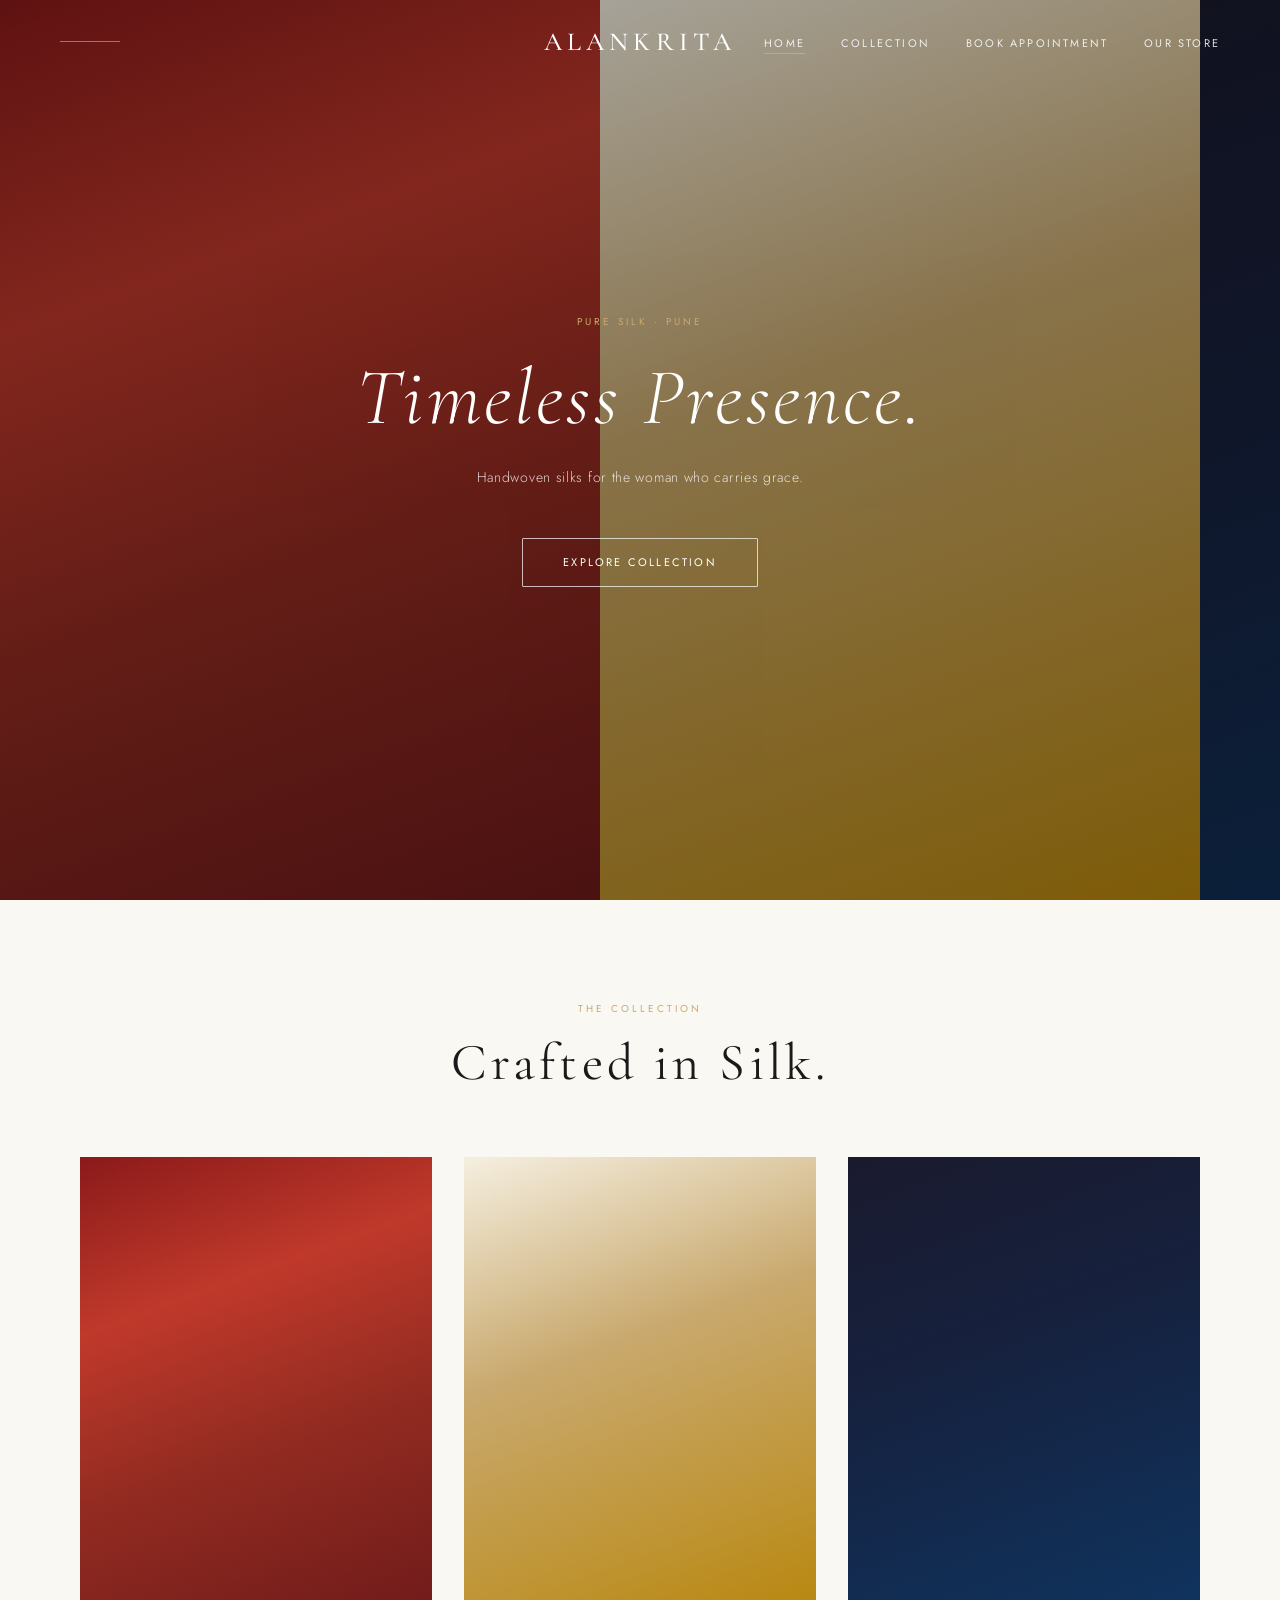
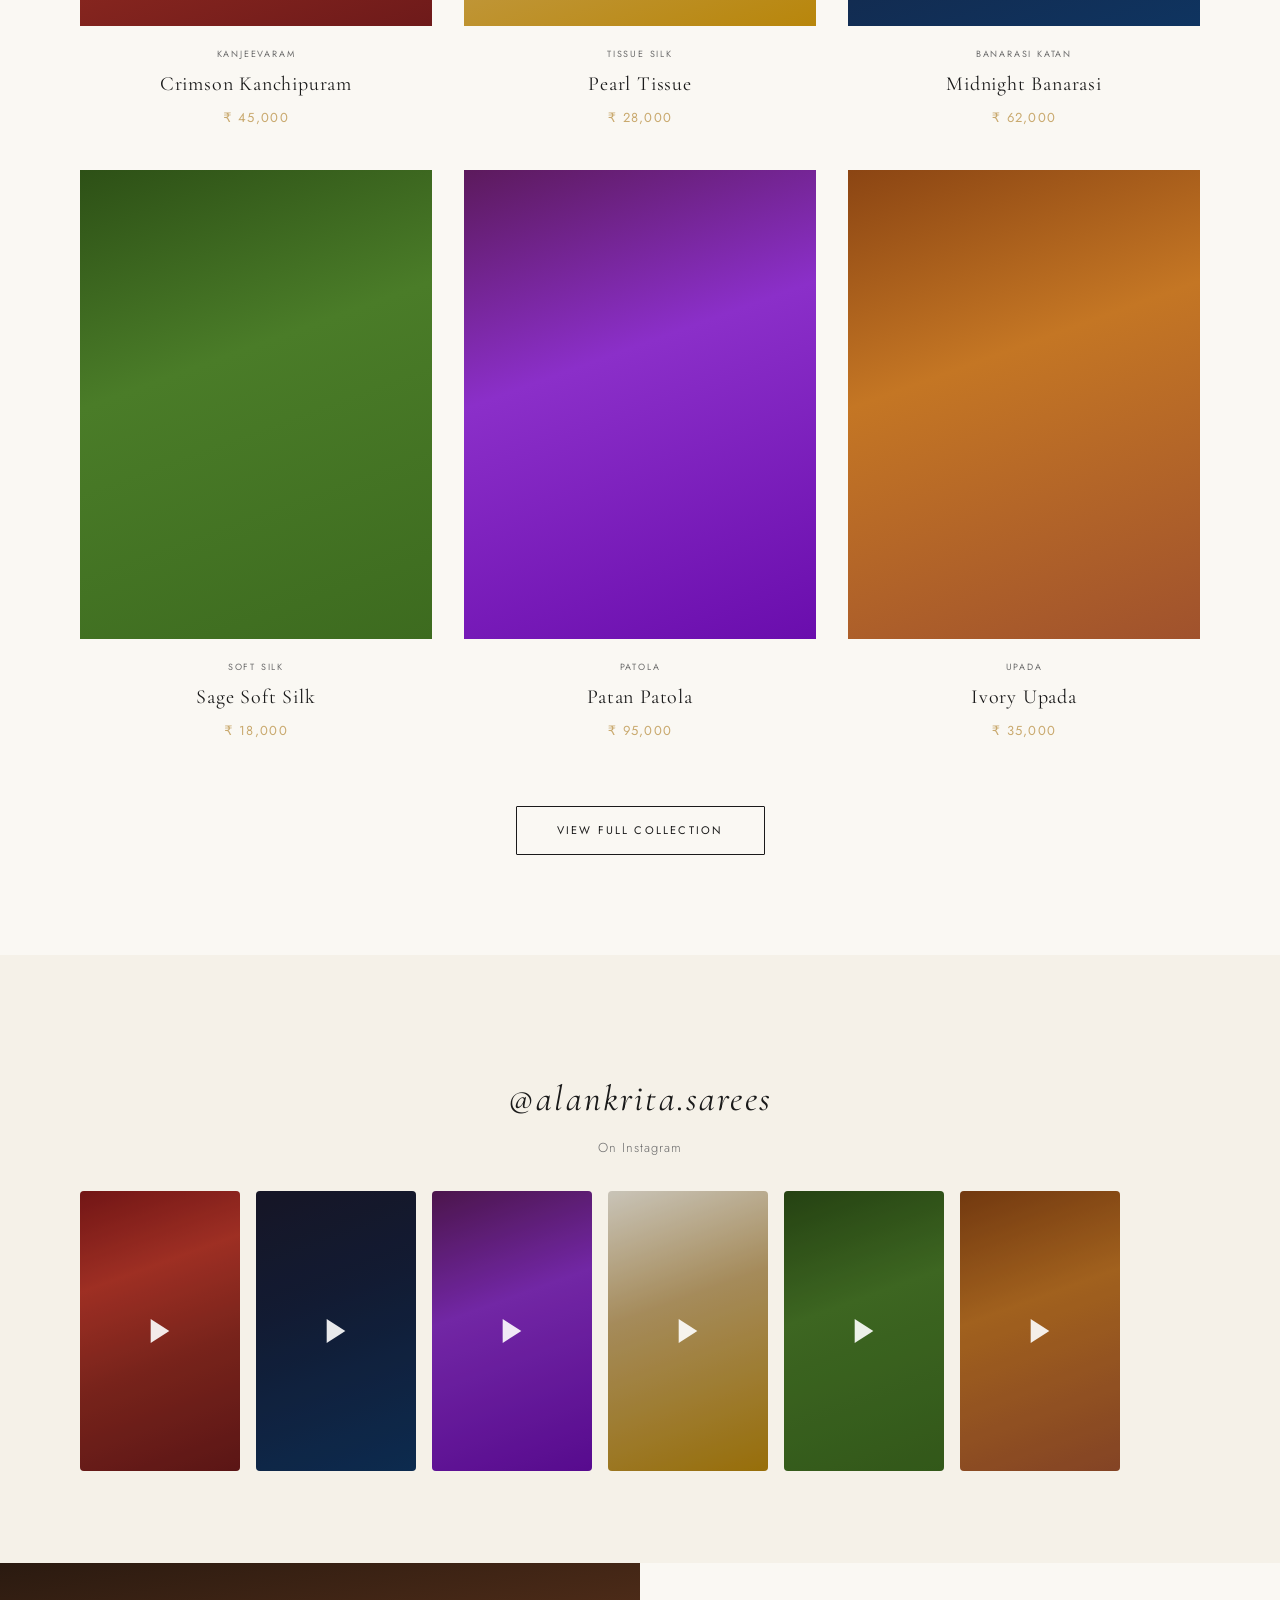
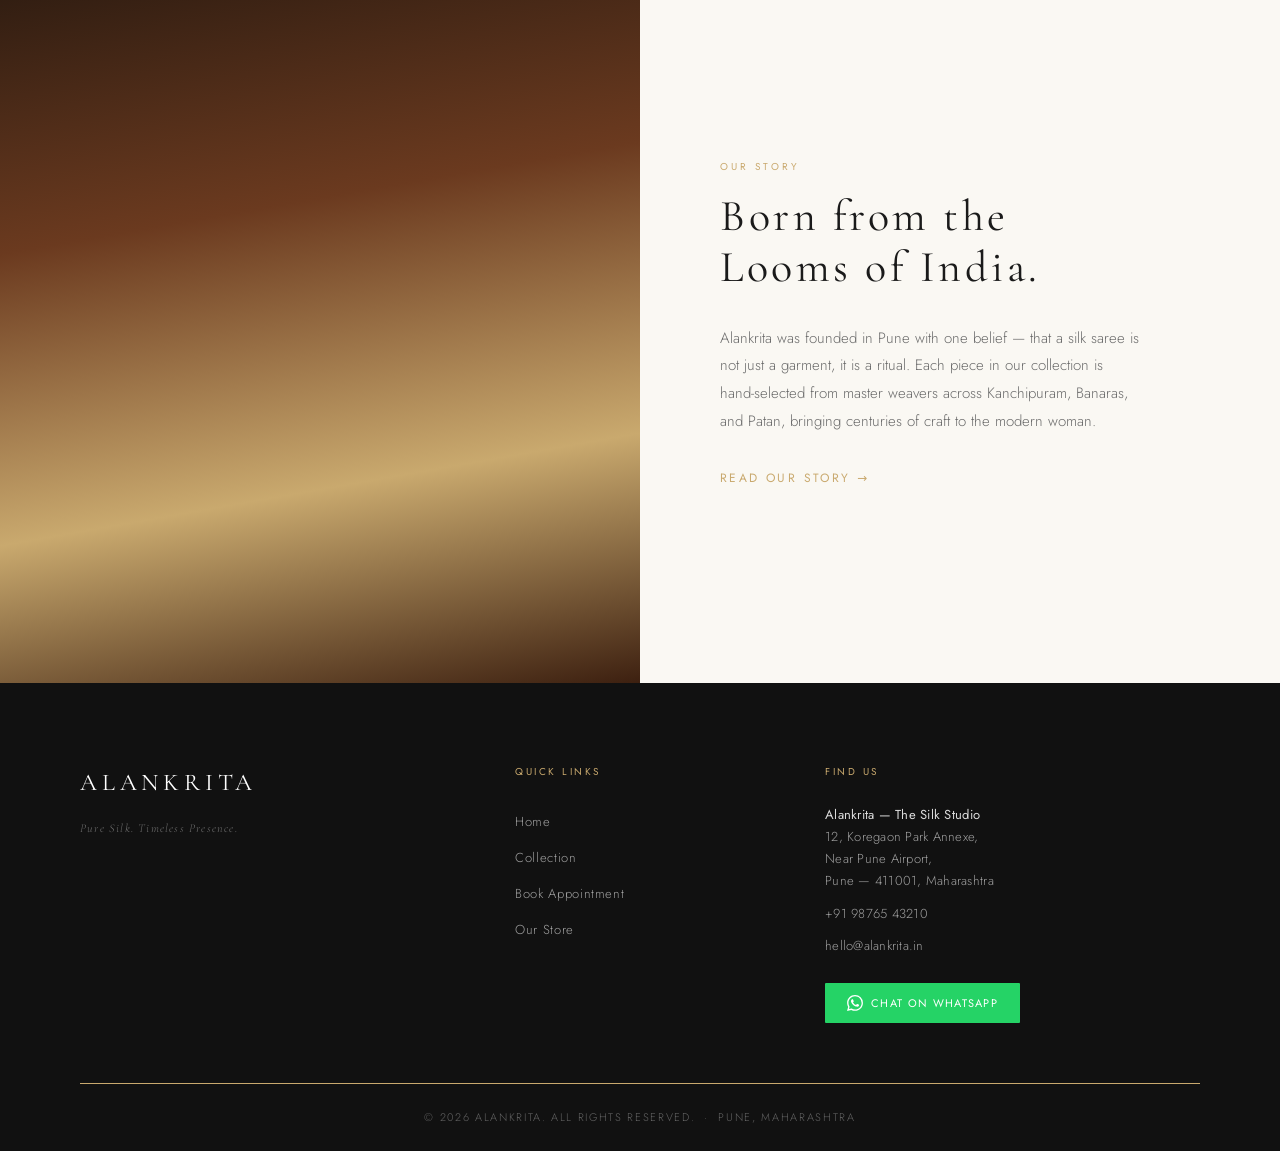
==== index.html @ f0b5c8e5 "Add files via upload" ====
<!DOCTYPE html>
<html lang="en">
<head>
  <meta charset="UTF-8" />
  <meta name="viewport" content="width=device-width, initial-scale=1.0" />
  <title>Alankrita — Pure Silk. Timeless Presence.</title>
  <meta name="description" content="Alankrita — Luxury handwoven silk sarees from master weavers across India. Based in Pune." />
  <link rel="preconnect" href="https://fonts.googleapis.com" />
  <link rel="preconnect" href="https://fonts.gstatic.com" crossorigin />
  <link rel="stylesheet" href="style.css" />
  <link rel="stylesheet" href="animations.css" />
</head>
<body>

  <!-- ============================================================
       NAVBAR
       ============================================================ -->
  <nav class="navbar" id="navbar">
    <div class="nav-left">
      <div class="nav-left-line"></div>
    </div>
    <a href="index.html" class="nav-logo">Alankrita</a>
    <ul class="nav-links">
      <li><a href="index.html" class="active">Home</a></li>
      <li><a href="collection.html">Collection</a></li>
      <li><a href="appointment.html">Book Appointment</a></li>
      <li><a href="store.html">Our Store</a></li>
    </ul>
    <button class="nav-hamburger" id="hamburger" aria-label="Open menu">
      <span></span><span></span><span></span>
    </button>
  </nav>

  <nav class="nav-mobile-drawer" id="mobileDrawer">
    <a href="index.html">Home</a>
    <a href="collection.html">Collection</a>
    <a href="appointment.html">Book Appointment</a>
    <a href="store.html">Our Store</a>
  </nav>
  <div class="nav-overlay" id="navOverlay"></div>

  <!-- ============================================================
       HERO SECTION
       ============================================================ -->
  <section class="hero">
    <div class="hero-strip-wrapper">
      <div class="hero-strip">
        <div class="hero-strip-image img-placeholder-silk1"></div>
        <div class="hero-strip-image img-placeholder-silk2"></div>
        <div class="hero-strip-image img-placeholder-silk3"></div>
        <div class="hero-strip-image img-placeholder-silk4"></div>
        <div class="hero-strip-image img-placeholder-silk5"></div>
        <div class="hero-strip-image img-placeholder-silk6"></div>
        <div class="hero-strip-image img-placeholder-silk1"></div>
        <div class="hero-strip-image img-placeholder-silk2"></div>
        <div class="hero-strip-image img-placeholder-silk3"></div>
        <div class="hero-strip-image img-placeholder-silk4"></div>
        <div class="hero-strip-image img-placeholder-silk5"></div>
        <div class="hero-strip-image img-placeholder-silk6"></div>
      </div>
    </div>
    <div class="hero-overlay">
      <span class="hero-label">Pure Silk · Pune</span>
      <h1 class="hero-headline">Timeless Presence.</h1>
      <p class="hero-subtext">Handwoven silks for the woman who carries grace.</p>
      <a href="collection.html" class="btn btn-outline-ivory">Explore Collection</a>
    </div>
  </section>

  <!-- ============================================================
       COLLECTION PREVIEW
       ============================================================ -->
  <section class="section section-center">
    <span class="gold-label reveal">The Collection</span>
    <h2 class="section-heading reveal reveal-delay-1">Crafted in Silk.</h2>

    <div class="product-grid">
      <a href="collection.html" class="product-card reveal reveal-delay-1" style="text-decoration:none;color:inherit;">
        <div class="product-card-image-wrap">
          <div class="product-card-image img-placeholder-silk1"></div>
        </div>
        <div class="product-card-badge">Kanjeevaram</div>
        <div class="product-card-name">Crimson Kanchipuram</div>
        <div class="product-card-price">₹ 45,000</div>
      </a>
      <a href="collection.html" class="product-card reveal reveal-delay-2" style="text-decoration:none;color:inherit;">
        <div class="product-card-image-wrap">
          <div class="product-card-image img-placeholder-silk2"></div>
        </div>
        <div class="product-card-badge">Tissue Silk</div>
        <div class="product-card-name">Pearl Tissue</div>
        <div class="product-card-price">₹ 28,000</div>
      </a>
      <a href="collection.html" class="product-card reveal reveal-delay-3" style="text-decoration:none;color:inherit;">
        <div class="product-card-image-wrap">
          <div class="product-card-image img-placeholder-silk3"></div>
        </div>
        <div class="product-card-badge">Banarasi Katan</div>
        <div class="product-card-name">Midnight Banarasi</div>
        <div class="product-card-price">₹ 62,000</div>
      </a>
      <a href="collection.html" class="product-card reveal reveal-delay-1" style="text-decoration:none;color:inherit;">
        <div class="product-card-image-wrap">
          <div class="product-card-image img-placeholder-silk4"></div>
        </div>
        <div class="product-card-badge">Soft Silk</div>
        <div class="product-card-name">Sage Soft Silk</div>
        <div class="product-card-price">₹ 18,000</div>
      </a>
      <a href="collection.html" class="product-card reveal reveal-delay-2" style="text-decoration:none;color:inherit;">
        <div class="product-card-image-wrap">
          <div class="product-card-image img-placeholder-silk5"></div>
        </div>
        <div class="product-card-badge">Patola</div>
        <div class="product-card-name">Patan Patola</div>
        <div class="product-card-price">₹ 95,000</div>
      </a>
      <a href="collection.html" class="product-card reveal reveal-delay-3" style="text-decoration:none;color:inherit;">
        <div class="product-card-image-wrap">
          <div class="product-card-image img-placeholder-silk6"></div>
        </div>
        <div class="product-card-badge">Upada</div>
        <div class="product-card-name">Ivory Upada</div>
        <div class="product-card-price">₹ 35,000</div>
      </a>
    </div>

    <div class="reveal">
      <a href="collection.html" class="btn btn-outline-dark">View Full Collection</a>
    </div>
  </section>

  <!-- ============================================================
       INSTAGRAM REELS
       ============================================================ -->
  <section class="section section-center" style="background:#F5F1E8; padding-top:80px; padding-bottom:80px;">
    <span class="gold-label reveal">Follow Our Journey</span>
    <h2 class="reveal reveal-delay-1" style="font-family:var(--font-heading);font-size:36px;font-style:italic;font-weight:400;letter-spacing:0.06em;margin-bottom:8px;">@alankrita.sarees</h2>
    <p class="reveal reveal-delay-2" style="font-size:13px;color:var(--text-secondary);letter-spacing:0.08em;">On Instagram</p>

    <div class="instagram-strip reveal reveal-delay-2">
      <a href="https://www.instagram.com/alankrita.sarees" target="_blank" rel="noopener" class="reel-thumb">
        <div class="reel-thumb-img img-placeholder-silk1"></div>
        <div class="reel-play"><svg viewBox="0 0 24 24"><polygon points="5 3 19 12 5 21 5 3"/></svg></div>
      </a>
      <a href="https://www.instagram.com/alankrita.sarees" target="_blank" rel="noopener" class="reel-thumb">
        <div class="reel-thumb-img img-placeholder-silk3"></div>
        <div class="reel-play"><svg viewBox="0 0 24 24"><polygon points="5 3 19 12 5 21 5 3"/></svg></div>
      </a>
      <a href="https://www.instagram.com/alankrita.sarees" target="_blank" rel="noopener" class="reel-thumb">
        <div class="reel-thumb-img img-placeholder-silk5"></div>
        <div class="reel-play"><svg viewBox="0 0 24 24"><polygon points="5 3 19 12 5 21 5 3"/></svg></div>
      </a>
      <a href="https://www.instagram.com/alankrita.sarees" target="_blank" rel="noopener" class="reel-thumb">
        <div class="reel-thumb-img img-placeholder-silk2"></div>
        <div class="reel-play"><svg viewBox="0 0 24 24"><polygon points="5 3 19 12 5 21 5 3"/></svg></div>
      </a>
      <a href="https://www.instagram.com/alankrita.sarees" target="_blank" rel="noopener" class="reel-thumb">
        <div class="reel-thumb-img img-placeholder-silk4"></div>
        <div class="reel-play"><svg viewBox="0 0 24 24"><polygon points="5 3 19 12 5 21 5 3"/></svg></div>
      </a>
      <a href="https://www.instagram.com/alankrita.sarees" target="_blank" rel="noopener" class="reel-thumb">
        <div class="reel-thumb-img img-placeholder-silk6"></div>
        <div class="reel-play"><svg viewBox="0 0 24 24"><polygon points="5 3 19 12 5 21 5 3"/></svg></div>
      </a>
    </div>
  </section>

  <!-- ============================================================
       ABOUT SECTION
       ============================================================ -->
  <section class="about-section">
    <div class="about-image-col">
      <div class="img-placeholder" style="background:linear-gradient(170deg,#2a1a10 0%,#6B3A1F 35%,#C9A96E 70%,#3d2010 100%);min-height:600px;"></div>
    </div>
    <div class="about-content-col">
      <span class="gold-label reveal">Our Story</span>
      <h2 class="section-heading-sm reveal reveal-delay-1">Born from the<br>Looms of India.</h2>
      <p class="about-body reveal reveal-delay-2">
        Alankrita was founded in Pune with one belief — that a silk saree is not just a garment, it is a ritual. Each piece in our collection is hand-selected from master weavers across Kanchipuram, Banaras, and Patan, bringing centuries of craft to the modern woman.
      </p>
      <a href="store.html" class="gold-link reveal reveal-delay-3">Read Our Story →</a>
    </div>
  </section>

  <!-- ============================================================
       FOOTER
       ============================================================ -->
  <footer class="footer">
    <div class="footer-grid">
      <div>
        <div class="footer-logo">Alankrita</div>
        <div class="footer-tagline">Pure Silk. Timeless Presence.</div>
      </div>
      <div>
        <div class="footer-col-title">Quick Links</div>
        <ul class="footer-links">
          <li><a href="index.html">Home</a></li>
          <li><a href="collection.html">Collection</a></li>
          <li><a href="appointment.html">Book Appointment</a></li>
          <li><a href="store.html">Our Store</a></li>
        </ul>
      </div>
      <div>
        <div class="footer-col-title">Find Us</div>
        <p class="footer-contact-item">
          <strong>Alankrita — The Silk Studio</strong><br>
          12, Koregaon Park Annexe,<br>
          Near Pune Airport,<br>
          Pune — 411001, Maharashtra
        </p>
        <p class="footer-contact-item">+91 98765 43210</p>
        <p class="footer-contact-item">hello@alankrita.in</p>
        <a class="btn-whatsapp" href="https://wa.me/919876543210?text=Hi%2C%20I'm%20interested%20in%20your%20saree%20collection" target="_blank" rel="noopener">
          <svg viewBox="0 0 24 24"><path d="M17.472 14.382c-.297-.149-1.758-.867-2.03-.967-.273-.099-.471-.148-.67.15-.197.297-.767.966-.94 1.164-.173.199-.347.223-.644.075-.297-.15-1.255-.463-2.39-1.475-.883-.788-1.48-1.761-1.653-2.059-.173-.297-.018-.458.13-.606.134-.133.298-.347.446-.52.149-.174.198-.298.298-.497.099-.198.05-.371-.025-.52-.075-.149-.669-1.612-.916-2.207-.242-.579-.487-.5-.669-.51-.173-.008-.371-.01-.57-.01-.198 0-.52.074-.792.372-.272.297-1.04 1.016-1.04 2.479 0 1.462 1.065 2.875 1.213 3.074.149.198 2.096 3.2 5.077 4.487.709.306 1.262.489 1.694.625.712.227 1.36.195 1.871.118.571-.085 1.758-.719 2.006-1.413.248-.694.248-1.289.173-1.413-.074-.124-.272-.198-.57-.347m-5.421 7.403h-.004a9.87 9.87 0 01-5.031-1.378l-.361-.214-3.741.982.998-3.648-.235-.374a9.86 9.86 0 01-1.51-5.26c.001-5.45 4.436-9.884 9.888-9.884 2.64 0 5.122 1.03 6.988 2.898a9.825 9.825 0 012.893 6.994c-.003 5.45-4.437 9.884-9.885 9.884m8.413-18.297A11.815 11.815 0 0012.05 0C5.495 0 .16 5.335.157 11.892c0 2.096.547 4.142 1.588 5.945L.057 24l6.305-1.654a11.882 11.882 0 005.683 1.448h.005c6.554 0 11.89-5.335 11.893-11.893a11.821 11.821 0 00-3.48-8.413Z"/></svg>
          Chat on WhatsApp
        </a>
      </div>
    </div>
    <div class="footer-bottom">
      <p>© 2026 Alankrita. All rights reserved. &nbsp;·&nbsp; Pune, Maharashtra</p>
    </div>
  </footer>

  <script src="main.js"></script>
</body>
</html>
---- style.css ----
/* ============================================================
   ALANKRITA — LUXURY SILK SAREE WEBSITE
   style.css — Main Stylesheet
   ============================================================ */

/* Google Fonts */
@import url('https://fonts.googleapis.com/css2?family=Cormorant+Garamond:ital,wght@0,300;0,400;0,500;0,600;1,300;1,400;1,500&family=Jost:wght@300;400;500&display=swap');

/* ============================================================
   CSS CUSTOM PROPERTIES
   ============================================================ */
:root {
  --bg: #FAF8F3;
  --text-primary: #1A1A1A;
  --text-secondary: #6B6B6B;
  --accent-gold: #C9A96E;
  --gold-light: #E8D5B0;
  --white: #FFFFFF;
  --border: #E8E4DC;
  --dark: #1A1A1A;
  --dark-footer: #111111;
  --font-heading: 'Cormorant Garamond', Georgia, serif;
  --font-body: 'Jost', system-ui, sans-serif;
  --ls-heading: 0.08em;
  --ls-nav: 0.15em;
  --ls-label: 0.3em;
  --sp-xs: 8px;
  --sp-sm: 16px;
  --sp-md: 32px;
  --sp-lg: 64px;
  --sp-xl: 120px;
  --section-pad: 100px;
  --transition-fast: 0.3s ease;
  --transition-med: 0.6s ease;
  --transition-slow: 1.2s ease;
}

/* ============================================================
   RESET & BASE
   ============================================================ */
*, *::before, *::after { box-sizing: border-box; margin: 0; padding: 0; }

html { scroll-behavior: smooth; font-size: 16px; }

body {
  background-color: var(--bg);
  color: var(--text-primary);
  font-family: var(--font-body);
  font-weight: 300;
  line-height: 1.7;
  -webkit-font-smoothing: antialiased;
}

img { max-width: 100%; display: block; }
a { color: inherit; text-decoration: none; }
ul { list-style: none; }
button { cursor: pointer; font-family: var(--font-body); background: none; border: none; }
input, textarea, select { font-family: var(--font-body); }

/* Custom scrollbar */
::-webkit-scrollbar { width: 4px; height: 4px; }
::-webkit-scrollbar-track { background: var(--bg); }
::-webkit-scrollbar-thumb { background: var(--accent-gold); border-radius: 2px; }

/* ============================================================
   TYPOGRAPHY UTILITIES
   ============================================================ */
.gold-label {
  font-family: var(--font-body);
  font-size: 10px;
  letter-spacing: var(--ls-label);
  color: var(--accent-gold);
  text-transform: uppercase;
  font-weight: 400;
  display: block;
  margin-bottom: var(--sp-sm);
}

/* ============================================================
   IMAGE PLACEHOLDERS
   ============================================================ */
.img-placeholder {
  background: linear-gradient(135deg, #E8D5B0 0%, #C9A96E 50%, #E8D5B0 100%);
  background-size: 200% 200%;
  animation: shimmer 3s ease infinite;
}
.img-placeholder-dark {
  background: linear-gradient(135deg, #2a2018 0%, #4a3728 50%, #2a2018 100%);
  background-size: 200% 200%;
  animation: shimmer 3s ease infinite;
}
.img-placeholder-ivory {
  background: linear-gradient(135deg, #F5EFE0 0%, #EDE3CC 50%, #F5EFE0 100%);
  background-size: 200% 200%;
  animation: shimmer 4s ease infinite;
}
.img-placeholder-silk1 { background: linear-gradient(160deg, #8B1A1A 0%, #C0392B 30%, #922B21 60%, #6E1A1A 100%); }
.img-placeholder-silk2 { background: linear-gradient(160deg, #F5EFE0 0%, #C9A96E 40%, #B8860B 100%); }
.img-placeholder-silk3 { background: linear-gradient(160deg, #1A1A2E 0%, #16213E 40%, #0F3460 100%); }
.img-placeholder-silk4 { background: linear-gradient(160deg, #2D5016 0%, #4A7C28 40%, #3D6B1F 100%); }
.img-placeholder-silk5 { background: linear-gradient(160deg, #5C1A5C 0%, #8B2FC9 40%, #6A0DAD 100%); }
.img-placeholder-silk6 { background: linear-gradient(160deg, #8B4513 0%, #C47624 40%, #A0522D 100%); }

/* ============================================================
   BUTTONS
   ============================================================ */
.btn {
  display: inline-block;
  font-family: var(--font-body);
  font-size: 11px;
  font-weight: 400;
  letter-spacing: 0.2em;
  text-transform: uppercase;
  padding: 14px 40px;
  border-radius: 1px;
  transition: all var(--transition-fast);
  cursor: pointer;
}
.btn-outline-ivory { border: 1px solid rgba(255,255,255,0.7); color: var(--white); background: transparent; }
.btn-outline-ivory:hover { background: var(--accent-gold); border-color: var(--accent-gold); color: var(--white); }
.btn-outline-dark { border: 1px solid var(--text-primary); color: var(--text-primary); background: transparent; }
.btn-outline-dark:hover { background: var(--text-primary); color: var(--white); }
.btn-outline-gold { border: 1px solid var(--accent-gold); color: var(--accent-gold); background: transparent; }
.btn-outline-gold:hover { background: var(--accent-gold); color: var(--white); }
.btn-dark { border: 1px solid var(--text-primary); color: var(--white); background: var(--text-primary); }
.btn-dark:hover { background: var(--accent-gold); border-color: var(--accent-gold); color: var(--white); }
.btn-gold { border: 1px solid var(--accent-gold); color: var(--white); background: var(--accent-gold); }
.btn-gold:hover { background: #b8924d; border-color: #b8924d; }
.btn-full { width: 100%; text-align: center; display: block; }

/* ============================================================
   NAVBAR
   ============================================================ */
.navbar {
  position: fixed;
  top: 0; left: 0;
  width: 100%;
  z-index: 1000;
  display: flex;
  align-items: center;
  justify-content: space-between;
  padding: 28px 60px;
  background: transparent;
  border-bottom: 1px solid transparent;
  transition: background 0.5s ease, border-color 0.5s ease, padding 0.5s ease;
}
.navbar.scrolled {
  background: rgba(250,248,243,0.97);
  backdrop-filter: blur(10px);
  -webkit-backdrop-filter: blur(10px);
  border-bottom-color: var(--border);
  padding: 20px 60px;
}
.nav-logo {
  font-family: var(--font-heading);
  font-size: 26px;
  font-weight: 500;
  letter-spacing: 0.2em;
  text-transform: uppercase;
  color: var(--white);
  transition: color 0.5s ease;
  position: absolute;
  left: 50%;
  transform: translateX(-50%);
  white-space: nowrap;
}
.navbar.scrolled .nav-logo { color: var(--text-primary); }
.nav-left { flex: 1; display: flex; align-items: center; }
.nav-left-line {
  width: 60px; height: 1px;
  background: rgba(255,255,255,0.4);
  transition: background 0.5s ease;
}
.navbar.scrolled .nav-left-line { background: var(--border); }
.nav-links {
  flex: 1;
  display: flex;
  align-items: center;
  justify-content: flex-end;
  gap: 36px;
}
.nav-links a {
  font-size: 11px;
  letter-spacing: 0.2em;
  text-transform: uppercase;
  font-weight: 400;
  color: rgba(255,255,255,0.85);
  transition: color var(--transition-fast);
  position: relative;
}
.nav-links a::after {
  content: '';
  position: absolute;
  bottom: -3px; left: 0;
  width: 0; height: 1px;
  background: var(--accent-gold);
  transition: width var(--transition-fast);
}
.nav-links a:hover::after, .nav-links a.active::after { width: 100%; }
.navbar.scrolled .nav-links a { color: var(--text-secondary); }
.navbar.scrolled .nav-links a:hover { color: var(--text-primary); }

/* Hamburger */
.nav-hamburger {
  display: none;
  flex-direction: column;
  gap: 5px;
  cursor: pointer;
  padding: 4px;
  z-index: 1001;
}
.nav-hamburger span {
  display: block;
  width: 24px; height: 1px;
  background: var(--white);
  transition: all 0.4s ease;
}
.navbar.scrolled .nav-hamburger span { background: var(--text-primary); }
.nav-hamburger.open span:nth-child(1) { transform: translateY(6px) rotate(45deg); }
.nav-hamburger.open span:nth-child(2) { opacity: 0; }
.nav-hamburger.open span:nth-child(3) { transform: translateY(-6px) rotate(-45deg); }

/* Mobile nav drawer */
.nav-mobile-drawer {
  display: none;
  position: fixed;
  top: 0; right: -100%;
  width: 75%; max-width: 320px;
  height: 100vh;
  background: var(--bg);
  z-index: 999;
  padding: 100px 40px 40px;
  transition: right 0.5s ease;
  box-shadow: -4px 0 30px rgba(0,0,0,0.08);
}
.nav-mobile-drawer.open { right: 0; }
.nav-mobile-drawer a {
  display: block;
  font-size: 14px;
  letter-spacing: 0.2em;
  text-transform: uppercase;
  color: var(--text-primary);
  padding: 16px 0;
  border-bottom: 1px solid var(--border);
  transition: color var(--transition-fast);
}
.nav-mobile-drawer a:hover { color: var(--accent-gold); }
.nav-overlay {
  display: none;
  position: fixed;
  inset: 0;
  background: rgba(0,0,0,0.4);
  z-index: 998;
}
.nav-overlay.open { display: block; }

/* ============================================================
   HERO SECTION
   ============================================================ */
.hero {
  position: relative;
  height: 100vh;
  overflow: hidden;
}
.hero-strip-wrapper {
  position: absolute;
  inset: 0;
  display: flex;
  overflow: hidden;
}
.hero-strip {
  display: flex;
  animation: marquee 30s linear infinite;
  will-change: transform;
}
.hero-strip-image {
  flex-shrink: 0;
  width: 600px;
  height: 100vh;
}
.hero-overlay {
  position: absolute;
  inset: 0;
  background: rgba(0,0,0,0.32);
  display: flex;
  flex-direction: column;
  align-items: center;
  justify-content: center;
  text-align: center;
  padding: 0 var(--sp-md);
}
.hero-label {
  font-family: var(--font-body);
  font-size: 10px;
  letter-spacing: var(--ls-label);
  color: var(--accent-gold);
  text-transform: uppercase;
  font-weight: 400;
  margin-bottom: 24px;
}
.hero-headline {
  font-family: var(--font-heading);
  font-size: 80px;
  font-style: italic;
  font-weight: 300;
  color: var(--white);
  letter-spacing: 0.04em;
  line-height: 1.1;
  margin-bottom: 24px;
}
.hero-subtext {
  font-size: 14px;
  color: rgba(255,255,255,0.8);
  font-weight: 300;
  letter-spacing: 0.05em;
  margin-bottom: 48px;
  max-width: 400px;
}

/* ============================================================
   SECTIONS
   ============================================================ */
.section { padding: var(--section-pad) 80px; }
.section-center { text-align: center; }
.section-heading {
  font-family: var(--font-heading);
  font-size: 52px;
  font-weight: 400;
  letter-spacing: var(--ls-heading);
  line-height: 1.15;
  margin-bottom: var(--sp-lg);
}
.section-heading-sm {
  font-family: var(--font-heading);
  font-size: 44px;
  font-weight: 400;
  letter-spacing: var(--ls-heading);
  line-height: 1.15;
  margin-bottom: var(--sp-md);
}

/* ============================================================
   PRODUCT GRID & CARDS
   ============================================================ */
.product-grid {
  display: grid;
  grid-template-columns: repeat(3, 1fr);
  gap: 40px 32px;
  margin-bottom: var(--sp-lg);
}
.product-card { cursor: pointer; position: relative; }
.product-card-image-wrap {
  aspect-ratio: 3/4;
  overflow: hidden;
  margin-bottom: 20px;
  position: relative;
}
.product-card-image {
  width: 100%; height: 100%;
  transition: transform 0.8s ease;
}
.product-card:hover .product-card-image { transform: scale(1.04); }
.product-card-badge {
  font-size: 9px;
  letter-spacing: 0.2em;
  text-transform: uppercase;
  color: var(--text-secondary);
  font-weight: 400;
  margin-bottom: 6px;
}
.product-card-name {
  font-family: var(--font-heading);
  font-size: 20px;
  font-weight: 400;
  letter-spacing: 0.04em;
  margin-bottom: 6px;
}
.product-card-price { font-size: 13px; color: var(--accent-gold); letter-spacing: 0.1em; font-weight: 400; }

/* Heart icon */
.product-heart {
  position: absolute;
  top: 14px; right: 14px;
  width: 36px; height: 36px;
  display: flex; align-items: center; justify-content: center;
  background: rgba(250,248,243,0.85);
  border: none; cursor: pointer; z-index: 2;
  transition: all var(--transition-fast);
}
.product-heart svg { width: 16px; height: 16px; fill: none; stroke: var(--text-secondary); stroke-width: 1.5; transition: all var(--transition-fast); }
.product-heart.active svg { fill: var(--accent-gold); stroke: var(--accent-gold); }
.product-heart:hover svg { stroke: var(--accent-gold); }

/* ============================================================
   INSTAGRAM SECTION
   ============================================================ */
.instagram-strip {
  display: flex;
  gap: 16px;
  overflow-x: auto;
  padding-bottom: 12px;
  scrollbar-width: none;
  -ms-overflow-style: none;
  margin-top: var(--sp-md);
}
.instagram-strip::-webkit-scrollbar { display: none; }
.reel-thumb {
  flex-shrink: 0;
  width: 160px; height: 280px;
  border-radius: 4px;
  position: relative;
  overflow: hidden;
  cursor: pointer;
}
.reel-thumb-img {
  width: 100%; height: 100%;
  transition: transform 0.6s ease;
}
.reel-thumb:hover .reel-thumb-img { transform: scale(1.04); }
.reel-play {
  position: absolute; inset: 0;
  display: flex; align-items: center; justify-content: center;
  background: rgba(0,0,0,0.18);
  transition: background var(--transition-fast);
}
.reel-thumb:hover .reel-play { background: rgba(0,0,0,0.28); }
.reel-play svg { width: 32px; height: 32px; fill: rgba(255,255,255,0.9); }

/* ============================================================
   ABOUT SECTION
   ============================================================ */
.about-section {
  display: grid;
  grid-template-columns: 1fr 1fr;
  min-height: 80vh;
}
.about-image-col {
  overflow: hidden;
  position: relative;
}
.about-image-col .img-placeholder {
  width: 100%; height: 100%;
  min-height: 500px;
  transition: transform 0.8s ease;
}
.about-image-col:hover .img-placeholder { transform: scale(1.04); }
.about-content-col {
  display: flex;
  flex-direction: column;
  justify-content: center;
  padding: 80px 80px;
}
.about-body {
  font-size: 15px;
  color: var(--text-secondary);
  line-height: 1.85;
  margin-bottom: var(--sp-md);
  max-width: 420px;
}
.gold-link {
  font-size: 12px;
  letter-spacing: 0.2em;
  text-transform: uppercase;
  color: var(--accent-gold);
  position: relative;
  display: inline-block;
  font-weight: 400;
}
.gold-link::after {
  content: '';
  position: absolute;
  bottom: -2px; left: 0;
  width: 0; height: 1px;
  background: var(--accent-gold);
  transition: width 0.4s ease;
}
.gold-link:hover::after { width: 100%; }

/* ============================================================
   FOOTER
   ============================================================ */
.footer {
  background: var(--dark-footer);
  color: rgba(255,255,255,0.75);
  padding: 80px 80px 0;
}
.footer-grid {
  display: grid;
  grid-template-columns: 1.5fr 1fr 1.5fr;
  gap: 60px;
  padding-bottom: 60px;
}
.footer-logo {
  font-family: var(--font-heading);
  font-size: 24px;
  letter-spacing: 0.2em;
  text-transform: uppercase;
  color: var(--white);
  margin-bottom: 14px;
  font-weight: 400;
}
.footer-tagline { font-size: 12px; letter-spacing: 0.1em; color: rgba(255,255,255,0.4); font-style: italic; font-family: var(--font-heading); }
.footer-col-title { font-size: 10px; letter-spacing: 0.25em; text-transform: uppercase; color: var(--accent-gold); margin-bottom: 24px; font-weight: 400; }
.footer-links a { display: block; font-size: 13px; color: rgba(255,255,255,0.6); padding: 7px 0; letter-spacing: 0.05em; transition: color var(--transition-fast); }
.footer-links a:hover { color: var(--accent-gold); }
.footer-contact-item { font-size: 13px; color: rgba(255,255,255,0.6); margin-bottom: 10px; line-height: 1.7; letter-spacing: 0.02em; }
.footer-contact-item strong { color: rgba(255,255,255,0.85); font-weight: 400; }
.btn-whatsapp {
  display: inline-flex;
  align-items: center;
  gap: 8px;
  background: #25D366;
  color: var(--white);
  font-size: 11px;
  letter-spacing: 0.12em;
  text-transform: uppercase;
  font-weight: 400;
  padding: 11px 22px;
  border-radius: 1px;
  margin-top: 16px;
  transition: background var(--transition-fast);
}
.btn-whatsapp:hover { background: #1ebe59; }
.btn-whatsapp svg { width: 16px; height: 16px; fill: white; }
.footer-bottom { border-top: 1px solid var(--accent-gold); padding: 24px 0; text-align: center; }
.footer-bottom p { font-size: 11px; color: rgba(255,255,255,0.35); letter-spacing: 0.15em; text-transform: uppercase; }

/* ============================================================
   COLLECTION PAGE
   ============================================================ */
.collection-topbar {
  padding-top: 120px;
  padding-bottom: 40px;
  padding-left: 80px;
  padding-right: 80px;
  display: flex;
  align-items: center;
  justify-content: space-between;
  border-bottom: 1px solid var(--border);
}
.collection-title { font-family: var(--font-heading); font-size: 42px; font-weight: 400; letter-spacing: var(--ls-heading); }
.collection-layout { display: flex; min-height: 80vh; }

/* Filter sidebar */
.filter-sidebar {
  width: 280px;
  flex-shrink: 0;
  padding: 40px 40px;
  border-right: 1px solid var(--border);
  position: sticky;
  top: 90px;
  height: calc(100vh - 90px);
  overflow-y: auto;
}
.filter-group { margin-bottom: 36px; }
.filter-group-title {
  font-size: 10px;
  letter-spacing: 0.25em;
  text-transform: uppercase;
  color: var(--text-primary);
  font-weight: 500;
  margin-bottom: 20px;
  padding-bottom: 10px;
  border-bottom: 1px solid var(--border);
}
.filter-checkbox-item { display: flex; align-items: center; gap: 12px; padding: 7px 0; cursor: pointer; }
.filter-checkbox-item input[type="checkbox"] {
  appearance: none; -webkit-appearance: none;
  width: 14px; height: 14px;
  border: 1px solid var(--border);
  cursor: pointer; position: relative;
  flex-shrink: 0;
  transition: all var(--transition-fast);
}
.filter-checkbox-item input[type="checkbox"]:checked { background: var(--accent-gold); border-color: var(--accent-gold); }
.filter-checkbox-item input[type="checkbox"]:checked::after {
  content: '';
  position: absolute;
  top: 2px; left: 4px;
  width: 4px; height: 7px;
  border: 1px solid white;
  border-top: none; border-left: none;
  transform: rotate(45deg);
}
.filter-checkbox-label { font-size: 13px; color: var(--text-secondary); cursor: pointer; }
.price-range-display { font-size: 13px; color: var(--accent-gold); letter-spacing: 0.05em; margin-bottom: 14px; font-weight: 400; }
.range-slider { -webkit-appearance: none; appearance: none; width: 100%; height: 2px; background: var(--border); outline: none; margin-bottom: 12px; }
.range-slider::-webkit-slider-thumb { -webkit-appearance: none; appearance: none; width: 14px; height: 14px; background: var(--accent-gold); cursor: pointer; border-radius: 50%; border: 2px solid var(--bg); box-shadow: 0 0 0 1px var(--accent-gold); }
.filter-clear { font-size: 11px; letter-spacing: 0.15em; text-transform: uppercase; color: var(--text-secondary); cursor: pointer; text-align: center; display: block; margin-top: 12px; transition: color var(--transition-fast); background: none; border: none; width: 100%; padding: 8px 0; font-family: var(--font-body); }
.filter-clear:hover { color: var(--accent-gold); }

/* Products area */
.products-area { flex: 1; padding: 40px 60px; }
.products-count { font-size: 12px; color: var(--text-secondary); letter-spacing: 0.1em; margin-bottom: 32px; }

/* Filter/shortlist buttons */
.filter-toggle-btn {
  font-size: 11px; letter-spacing: 0.2em; text-transform: uppercase;
  color: var(--text-secondary); cursor: pointer;
  display: flex; align-items: center; gap: 8px;
  background: none; border: 1px solid var(--border);
  padding: 10px 20px;
  transition: all var(--transition-fast);
  font-family: var(--font-body);
}
.filter-toggle-btn:hover { border-color: var(--accent-gold); color: var(--accent-gold); }
.shortlist-count-btn {
  font-size: 11px; letter-spacing: 0.18em; text-transform: uppercase;
  color: var(--text-secondary); cursor: pointer;
  display: flex; align-items: center; gap: 10px;
  background: none; border: 1px solid var(--border);
  padding: 10px 20px;
  transition: all var(--transition-fast);
  font-family: var(--font-body);
}
.shortlist-count-btn:hover { border-color: var(--accent-gold); color: var(--accent-gold); }

/* ============================================================
   PRODUCT MODAL
   ============================================================ */
.modal-overlay {
  display: none;
  position: fixed; inset: 0;
  background: rgba(20,18,14,0.75);
  z-index: 2000;
  align-items: center; justify-content: center;
  padding: 40px;
}
.modal-overlay.open { display: flex; }
.modal-inner {
  background: var(--bg);
  max-width: 900px; width: 100%;
  display: grid;
  grid-template-columns: 1fr 1fr;
  max-height: 90vh;
  overflow: hidden;
  position: relative;
  animation: fadeUp 0.5s ease;
}
.modal-close {
  position: absolute; top: 20px; right: 24px;
  font-size: 24px; color: var(--text-secondary);
  cursor: pointer; z-index: 10;
  line-height: 1; transition: color var(--transition-fast);
  background: none; border: none;
}
.modal-close:hover { color: var(--text-primary); }
.modal-images { display: flex; flex-direction: column; gap: 8px; padding: 24px; overflow-y: auto; }
.modal-main-image { aspect-ratio: 3/4; width: 100%; }
.modal-thumbs { display: flex; gap: 8px; }
.modal-thumb { flex: 1; aspect-ratio: 1; cursor: pointer; opacity: 0.7; transition: opacity var(--transition-fast); }
.modal-thumb:hover { opacity: 1; }
.modal-details { padding: 48px 40px; display: flex; flex-direction: column; justify-content: center; overflow-y: auto; }
.modal-type { font-size: 10px; letter-spacing: 0.25em; text-transform: uppercase; color: var(--accent-gold); margin-bottom: 12px; }
.modal-name { font-family: var(--font-heading); font-size: 34px; font-weight: 400; letter-spacing: 0.04em; line-height: 1.15; margin-bottom: 24px; }
.modal-price { font-size: 20px; color: var(--accent-gold); letter-spacing: 0.1em; margin-bottom: 28px; font-weight: 400; }
.modal-meta { margin-bottom: 24px; }
.modal-meta-item { display: flex; gap: 12px; font-size: 13px; padding: 8px 0; border-bottom: 1px solid var(--border); }
.modal-meta-label { color: var(--text-secondary); min-width: 80px; font-size: 11px; letter-spacing: 0.1em; text-transform: uppercase; }
.modal-desc { font-size: 14px; color: var(--text-secondary); line-height: 1.8; margin-bottom: 32px; }
.modal-actions { display: flex; flex-direction: column; gap: 12px; }

/* ============================================================
   SHORTLIST DRAWER
   ============================================================ */
.shortlist-fab {
  position: fixed; bottom: 36px; right: 36px;
  background: var(--dark); color: var(--white);
  padding: 14px 22px;
  font-size: 11px; letter-spacing: 0.18em; text-transform: uppercase;
  z-index: 900; cursor: pointer;
  display: flex; align-items: center; gap: 10px;
  border: 1px solid var(--dark);
  transition: all var(--transition-fast);
  font-family: var(--font-body);
}
.shortlist-fab:hover { background: var(--accent-gold); border-color: var(--accent-gold); }
.shortlist-fab-count {
  background: var(--accent-gold); color: white;
  font-size: 10px;
  width: 20px; height: 20px;
  border-radius: 50%;
  display: flex; align-items: center; justify-content: center;
}
.shortlist-drawer {
  position: fixed; right: -420px; top: 0;
  width: 400px; height: 100vh;
  background: var(--bg);
  z-index: 1500;
  box-shadow: -4px 0 40px rgba(0,0,0,0.1);
  transition: right 0.5s ease;
  display: flex; flex-direction: column;
  padding: 48px 36px;
}
.shortlist-drawer.open { right: 0; }
.shortlist-drawer-title { font-family: var(--font-heading); font-size: 28px; letter-spacing: 0.06em; margin-bottom: 32px; }
.shortlist-drawer-close { position: absolute; top: 20px; right: 24px; font-size: 22px; cursor: pointer; color: var(--text-secondary); background: none; border: none; }
.shortlist-items { flex: 1; overflow-y: auto; margin-bottom: 24px; }
.shortlist-item { display: flex; align-items: center; gap: 16px; padding: 16px 0; border-bottom: 1px solid var(--border); }
.shortlist-item-img { width: 52px; height: 70px; flex-shrink: 0; }
.shortlist-item-name { font-family: var(--font-heading); font-size: 17px; margin-bottom: 4px; }
.shortlist-item-price { font-size: 12px; color: var(--accent-gold); }
.shortlist-item-remove { margin-left: auto; color: var(--text-secondary); font-size: 18px; cursor: pointer; background: none; border: none; transition: color var(--transition-fast); flex-shrink: 0; }
.shortlist-item-remove:hover { color: var(--text-primary); }
.shortlist-empty { text-align: center; color: var(--text-secondary); font-size: 14px; padding: 40px 0; font-style: italic; font-family: var(--font-heading); }
.shortlist-overlay { display: none; position: fixed; inset: 0; background: rgba(0,0,0,0.3); z-index: 1499; }
.shortlist-overlay.open { display: block; }

/* ============================================================
   APPOINTMENT PAGE
   ============================================================ */
.appointment-page { padding-top: 160px; padding-bottom: 100px; }
.appointment-container { max-width: 680px; margin: 0 auto; padding: 0 40px; }
.appointment-heading { font-family: var(--font-heading); font-size: 52px; font-weight: 400; letter-spacing: var(--ls-heading); line-height: 1.15; margin-bottom: 20px; }
.appointment-sub { font-size: 15px; color: var(--text-secondary); line-height: 1.8; margin-bottom: 60px; max-width: 480px; }

/* Calendar */
.calendar-wrap { margin-bottom: 48px; }
.calendar-header { display: flex; align-items: center; justify-content: space-between; margin-bottom: 24px; }
.calendar-month { font-family: var(--font-heading); font-size: 22px; letter-spacing: 0.08em; font-weight: 400; }
.calendar-nav-btn {
  width: 36px; height: 36px;
  display: flex; align-items: center; justify-content: center;
  border: 1px solid var(--border);
  cursor: pointer; background: none;
  transition: all var(--transition-fast);
  font-size: 16px; color: var(--text-secondary);
}
.calendar-nav-btn:hover { border-color: var(--accent-gold); color: var(--accent-gold); }
.calendar-grid { display: grid; grid-template-columns: repeat(7, 1fr); gap: 4px; }
.calendar-day-label { text-align: center; font-size: 10px; letter-spacing: 0.15em; text-transform: uppercase; color: var(--text-secondary); padding: 8px 0; font-weight: 400; }
.calendar-day {
  aspect-ratio: 1;
  display: flex; align-items: center; justify-content: center;
  font-size: 13px; cursor: pointer;
  border: 1px solid transparent;
  transition: all var(--transition-fast);
  font-weight: 300;
}
.calendar-day:hover:not(.disabled):not(.empty) { border-color: var(--accent-gold); color: var(--accent-gold); }
.calendar-day.selected { background: var(--accent-gold); color: var(--white); border-color: var(--accent-gold); }
.calendar-day.disabled { color: var(--border); cursor: not-allowed; }
.calendar-day.today { border-color: var(--gold-light); }
.calendar-day.empty { cursor: default; }

/* Time slots */
.time-slots-wrap { margin-bottom: 48px; animation: fadeUp 0.5s ease; }
.time-slots-title { font-size: 11px; letter-spacing: 0.2em; text-transform: uppercase; color: var(--text-secondary); margin-bottom: 20px; font-weight: 400; }
.time-slots-grid { display: flex; flex-wrap: wrap; gap: 12px; }
.time-slot-btn {
  padding: 10px 22px;
  border: 1px solid var(--border);
  font-size: 12px; letter-spacing: 0.12em;
  cursor: pointer; background: none;
  color: var(--text-primary);
  transition: all var(--transition-fast);
  font-family: var(--font-body);
}
.time-slot-btn:hover:not(.booked) { border-color: var(--accent-gold); color: var(--accent-gold); }
.time-slot-btn.selected { background: var(--accent-gold); border-color: var(--accent-gold); color: var(--white); }
.time-slot-btn.booked { color: var(--border); cursor: not-allowed; font-size: 10px; letter-spacing: 0.08em; }

/* Form */
.appt-form { display: flex; flex-direction: column; gap: 32px; margin-bottom: 40px; }
.appt-field { display: flex; flex-direction: column; gap: 8px; }
.appt-label { font-size: 10px; letter-spacing: 0.2em; text-transform: uppercase; color: var(--text-secondary); font-weight: 400; }
.appt-input, .appt-textarea {
  background: transparent; border: none;
  border-bottom: 1px solid var(--border);
  padding: 12px 0;
  font-size: 15px; color: var(--text-primary);
  outline: none; font-family: var(--font-body);
  font-weight: 300; transition: border-color var(--transition-fast);
  resize: none;
}
.appt-input:focus, .appt-textarea:focus { border-bottom-color: var(--accent-gold); }
.appt-textarea { min-height: 100px; }

/* Confirmation */
.confirmation-card { display: none; text-align: center; padding: 60px 40px; border: 1px solid var(--border); animation: fadeUp 0.6s ease; }
.confirmation-card.show { display: block; }
.confirmation-icon { width: 60px; height: 60px; border: 2px solid var(--accent-gold); border-radius: 50%; display: flex; align-items: center; justify-content: center; margin: 0 auto 28px; }
.confirmation-icon svg { width: 24px; height: 24px; stroke: var(--accent-gold); stroke-width: 2; fill: none; }
.confirmation-title { font-family: var(--font-heading); font-size: 32px; margin-bottom: 16px; letter-spacing: 0.06em; }
.confirmation-detail { font-size: 14px; color: var(--text-secondary); line-height: 1.8; margin-bottom: 28px; }

/* ============================================================
   STORE PAGE
   ============================================================ */
.store-hero { height: 60vh; position: relative; overflow: hidden; }
.store-hero-img { width: 100%; height: 100%; }
.store-hero-overlay { position: absolute; inset: 0; background: rgba(0,0,0,0.4); display: flex; align-items: center; justify-content: center; }
.store-hero-overlay h1 { font-family: var(--font-heading); font-size: 60px; font-weight: 300; color: var(--white); letter-spacing: 0.08em; font-style: italic; }
.store-info-section { padding: 100px 80px; display: grid; grid-template-columns: 1fr 1fr; gap: 80px; align-items: center; }
.store-images { display: flex; flex-direction: column; gap: 16px; }
.store-img-1 { aspect-ratio: 4/3; }
.store-img-2 { aspect-ratio: 16/9; }
.store-info-name { font-family: var(--font-heading); font-size: 36px; font-weight: 400; letter-spacing: 0.06em; margin-bottom: 36px; line-height: 1.2; }
.store-info-detail { display: flex; gap: 16px; margin-bottom: 18px; align-items: flex-start; }
.store-info-icon svg { width: 16px; height: 16px; stroke: var(--accent-gold); fill: none; stroke-width: 1.5; }
.store-info-text { font-size: 14px; color: var(--text-secondary); line-height: 1.7; }
.store-info-text strong { color: var(--text-primary); font-weight: 400; }
.store-hours-badge { display: inline-block; background: var(--gold-light); color: var(--text-primary); font-size: 11px; letter-spacing: 0.12em; padding: 10px 20px; margin: 12px 0 24px; }
.store-ctas { display: flex; gap: 16px; flex-wrap: wrap; margin-top: 8px; }
.map-section { padding: 0 80px 80px; }
.map-section iframe { width: 100%; height: 450px; border: none; display: block; }
.store-visit-section { padding: 80px; text-align: center; background: var(--dark); color: var(--white); }
.store-visit-section .gold-label { color: var(--accent-gold); }
.store-visit-heading { font-family: var(--font-heading); font-size: 44px; font-weight: 300; color: var(--white); letter-spacing: 0.06em; margin-bottom: 20px; font-style: italic; }
.store-visit-text { font-size: 15px; color: rgba(255,255,255,0.65); max-width: 520px; margin: 0 auto 36px; line-height: 1.85; }

/* ============================================================
   SCROLL REVEAL
   ============================================================ */
.reveal { opacity: 0; transform: translateY(30px); transition: opacity 0.8s ease, transform 0.8s ease; }
.reveal.visible { opacity: 1; transform: translateY(0); }
.reveal-delay-1 { transition-delay: 0.1s; }
.reveal-delay-2 { transition-delay: 0.2s; }
.reveal-delay-3 { transition-delay: 0.3s; }
.reveal-delay-4 { transition-delay: 0.4s; }

/* ============================================================
   RESPONSIVE
   ============================================================ */
@media (max-width: 1024px) {
  .navbar { padding: 22px 40px; }
  .navbar.scrolled { padding: 16px 40px; }
  .section { padding: 80px 40px; }
  .product-grid { grid-template-columns: repeat(2, 1fr); }
  .about-section { grid-template-columns: 1fr; }
  .about-image-col { aspect-ratio: 16/9; }
  .about-content-col { padding: 60px 40px; }
  .footer-grid { grid-template-columns: 1fr 1fr; gap: 40px; }
  .collection-topbar { padding-left: 40px; padding-right: 40px; }
  .store-info-section { padding: 80px 40px; gap: 48px; }
  .map-section { padding: 0 40px 60px; }
  .modal-inner { grid-template-columns: 1fr; max-height: 95vh; overflow-y: auto; }
}

@media (max-width: 768px) {
  :root { --section-pad: 60px; }
  .navbar { padding: 20px 24px; }
  .navbar.scrolled { padding: 16px 24px; }
  .nav-links { display: none; }
  .nav-hamburger { display: flex; }
  .nav-mobile-drawer { display: block; }
  .hero-headline { font-size: 42px; }
  .section { padding: 60px 24px; }
  .section-heading { font-size: 36px; }
  .section-heading-sm { font-size: 32px; }
  .product-grid { grid-template-columns: repeat(2, 1fr); gap: 20px; }
  .footer { padding: 60px 24px 0; }
  .footer-grid { grid-template-columns: 1fr; gap: 40px; }
  .collection-topbar { padding: 100px 24px 32px; flex-wrap: wrap; gap: 16px; }
  .collection-title { font-size: 32px; order: -1; width: 100%; text-align: center; }
  .collection-layout { flex-direction: column; }
  .filter-sidebar { width: 100%; height: auto; position: static; border-right: none; border-bottom: 1px solid var(--border); display: none; padding: 24px; }
  .filter-sidebar.open { display: block; }
  .products-area { padding: 32px 24px; }
  .about-content-col { padding: 40px 24px; }
  .store-info-section { grid-template-columns: 1fr; padding: 60px 24px; }
  .map-section { padding: 0 24px 60px; }
  .store-visit-section { padding: 60px 24px; }
  .store-hero-overlay h1 { font-size: 36px; }
  .appointment-container { padding: 0 24px; }
  .appointment-heading { font-size: 36px; }
  .modal-overlay { padding: 0; align-items: flex-end; }
  .modal-inner { max-height: 90vh; border-radius: 0; }
  .shortlist-drawer { width: 100%; right: -100%; }
}

@media (max-width: 480px) {
  .product-grid { grid-template-columns: 1fr; }
  .hero-headline { font-size: 34px; }
}
---- animations.css ----
/* ============================================================
   ALANKRITA — animations.css
   ============================================================ */

/* Marquee for hero strip */
@keyframes marquee {
  0%   { transform: translateX(0); }
  100% { transform: translateX(-50%); }
}

/* Fade up for scroll reveals */
@keyframes fadeUp {
  from {
    opacity: 0;
    transform: translateY(30px);
  }
  to {
    opacity: 1;
    transform: translateY(0);
  }
}

/* Fade in */
@keyframes fadeIn {
  from { opacity: 0; }
  to   { opacity: 1; }
}

/* Shimmer for image placeholders */
@keyframes shimmer {
  0%   { background-position: 200% 50%; }
  50%  { background-position: 0%   50%; }
  100% { background-position: 200% 50%; }
}

/* Subtle pulse for gold elements */
@keyframes goldPulse {
  0%, 100% { opacity: 1; }
  50%       { opacity: 0.7; }
}

/* Slide in from right */
@keyframes slideInRight {
  from { transform: translateX(100%); opacity: 0; }
  to   { transform: translateX(0);    opacity: 1; }
}

/* Scale in */
@keyframes scaleIn {
  from { transform: scale(0.95); opacity: 0; }
  to   { transform: scale(1);    opacity: 1; }
}

/* Spin for loading indicator */
@keyframes spin {
  from { transform: rotate(0deg); }
  to   { transform: rotate(360deg); }
}

/* Stagger children reveal */
.stagger-children > * {
  opacity: 0;
  transform: translateY(20px);
  animation: fadeUp 0.7s ease forwards;
}
.stagger-children > *:nth-child(1) { animation-delay: 0.05s; }
.stagger-children > *:nth-child(2) { animation-delay: 0.15s; }
.stagger-children > *:nth-child(3) { animation-delay: 0.25s; }
.stagger-children > *:nth-child(4) { animation-delay: 0.35s; }
.stagger-children > *:nth-child(5) { animation-delay: 0.45s; }
.stagger-children > *:nth-child(6) { animation-delay: 0.55s; }

/* Page transition overlay */
.page-enter {
  animation: fadeIn 0.6s ease forwards;
}
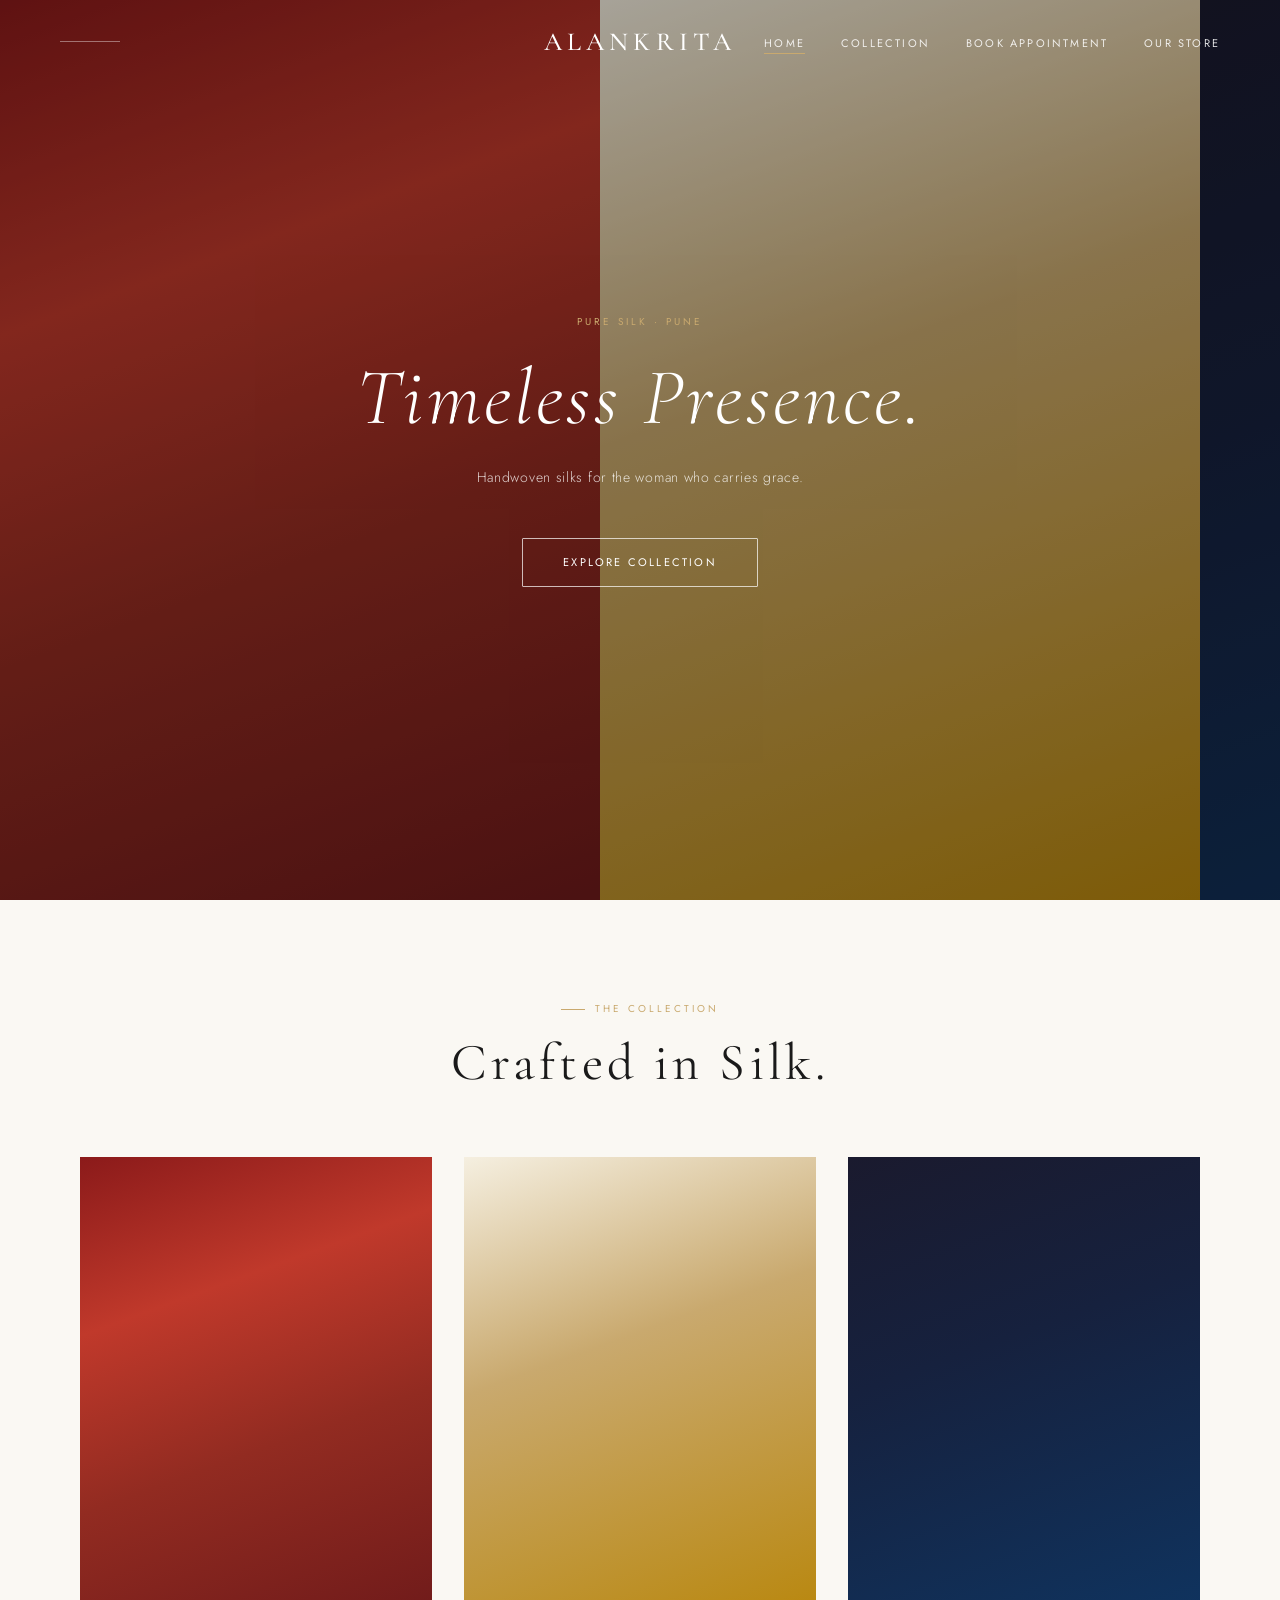
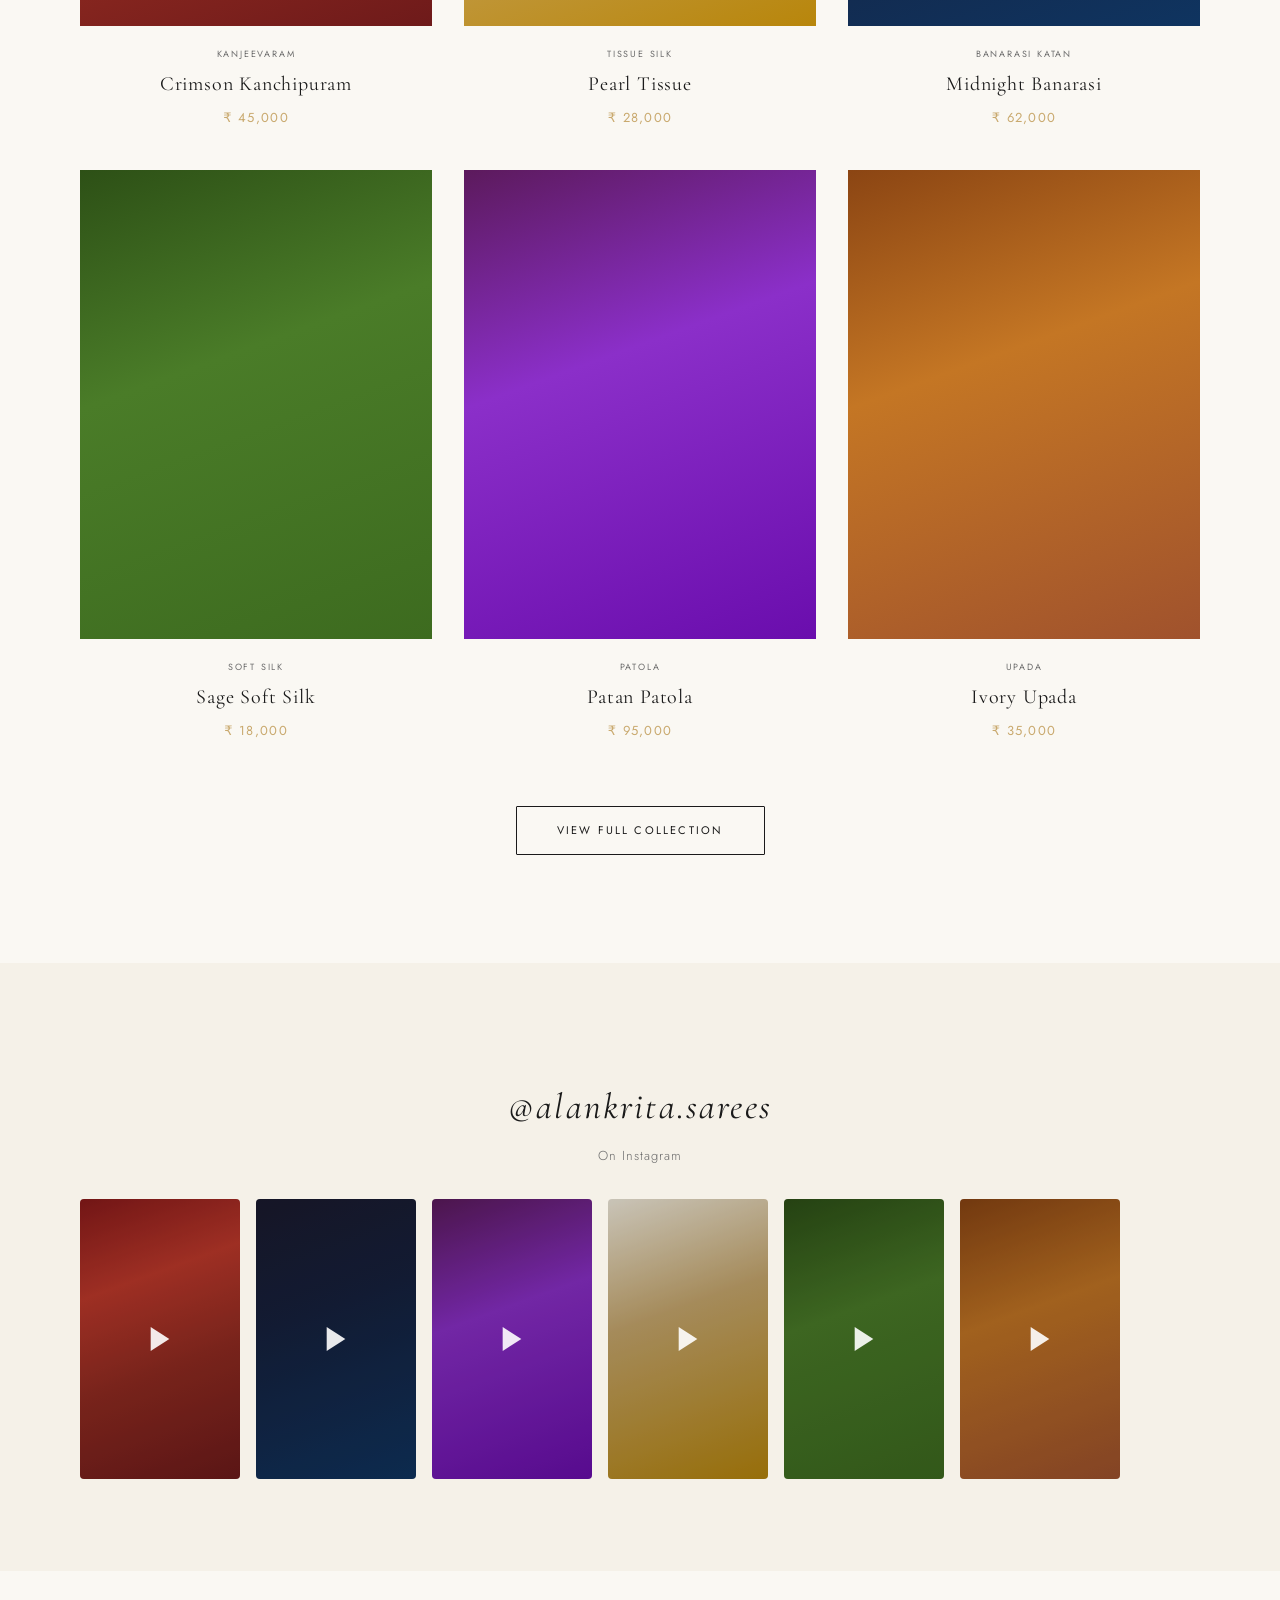
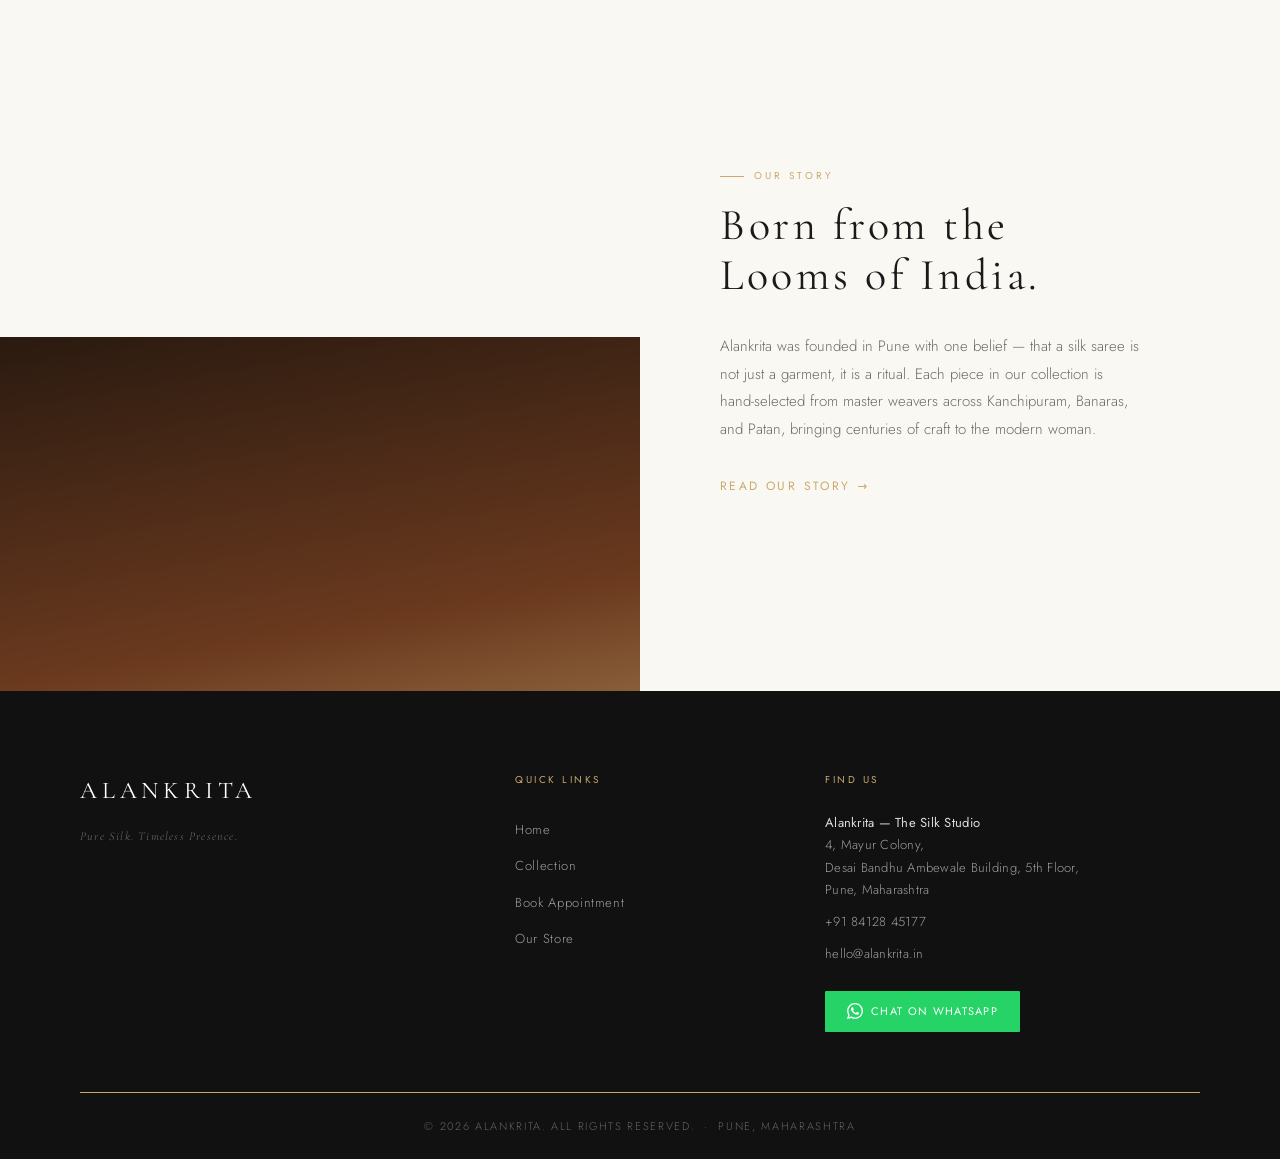
==== commit 6032d5a7: "Add files via upload" ====
--- a/index.html
+++ b/index.html
@@ -139,27 +139,27 @@
     <p class="reveal reveal-delay-2" style="font-size:13px;color:var(--text-secondary);letter-spacing:0.08em;">On Instagram</p>
 
     <div class="instagram-strip reveal reveal-delay-2">
-      <a href="https://www.instagram.com/alankrita.sarees" target="_blank" rel="noopener" class="reel-thumb">
+      <a href="https://www.instagram.com/alankritasaree?igsh=ejkxY3gwem9jM3Mz" target="_blank" rel="noopener" class="reel-thumb">
         <div class="reel-thumb-img img-placeholder-silk1"></div>
         <div class="reel-play"><svg viewBox="0 0 24 24"><polygon points="5 3 19 12 5 21 5 3"/></svg></div>
       </a>
-      <a href="https://www.instagram.com/alankrita.sarees" target="_blank" rel="noopener" class="reel-thumb">
+      <a href="https://www.instagram.com/alankritasaree?igsh=ejkxY3gwem9jM3Mz" target="_blank" rel="noopener" class="reel-thumb">
         <div class="reel-thumb-img img-placeholder-silk3"></div>
         <div class="reel-play"><svg viewBox="0 0 24 24"><polygon points="5 3 19 12 5 21 5 3"/></svg></div>
       </a>
-      <a href="https://www.instagram.com/alankrita.sarees" target="_blank" rel="noopener" class="reel-thumb">
+      <a href="https://www.instagram.com/alankritasaree?igsh=ejkxY3gwem9jM3Mz" target="_blank" rel="noopener" class="reel-thumb">
         <div class="reel-thumb-img img-placeholder-silk5"></div>
         <div class="reel-play"><svg viewBox="0 0 24 24"><polygon points="5 3 19 12 5 21 5 3"/></svg></div>
       </a>
-      <a href="https://www.instagram.com/alankrita.sarees" target="_blank" rel="noopener" class="reel-thumb">
+      <a href="https://www.instagram.com/alankritasaree?igsh=ejkxY3gwem9jM3Mz" target="_blank" rel="noopener" class="reel-thumb">
         <div class="reel-thumb-img img-placeholder-silk2"></div>
         <div class="reel-play"><svg viewBox="0 0 24 24"><polygon points="5 3 19 12 5 21 5 3"/></svg></div>
       </a>
-      <a href="https://www.instagram.com/alankrita.sarees" target="_blank" rel="noopener" class="reel-thumb">
+      <a href="https://www.instagram.com/alankritasaree?igsh=ejkxY3gwem9jM3Mz" target="_blank" rel="noopener" class="reel-thumb">
         <div class="reel-thumb-img img-placeholder-silk4"></div>
         <div class="reel-play"><svg viewBox="0 0 24 24"><polygon points="5 3 19 12 5 21 5 3"/></svg></div>
       </a>
-      <a href="https://www.instagram.com/alankrita.sarees" target="_blank" rel="noopener" class="reel-thumb">
+      <a href="https://www.instagram.com/alankritasaree?igsh=ejkxY3gwem9jM3Mz" target="_blank" rel="noopener" class="reel-thumb">
         <div class="reel-thumb-img img-placeholder-silk6"></div>
         <div class="reel-play"><svg viewBox="0 0 24 24"><polygon points="5 3 19 12 5 21 5 3"/></svg></div>
       </a>
@@ -205,13 +205,13 @@
         <div class="footer-col-title">Find Us</div>
         <p class="footer-contact-item">
           <strong>Alankrita — The Silk Studio</strong><br>
-          12, Koregaon Park Annexe,<br>
-          Near Pune Airport,<br>
-          Pune — 411001, Maharashtra
+          4, Mayur Colony,<br>
+          Desai Bandhu Ambewale Building, 5th Floor,<br>
+          Pune, Maharashtra
         </p>
-        <p class="footer-contact-item">+91 98765 43210</p>
+        <p class="footer-contact-item">+91 84128 45177</p>
         <p class="footer-contact-item">hello@alankrita.in</p>
-        <a class="btn-whatsapp" href="https://wa.me/919876543210?text=Hi%2C%20I'm%20interested%20in%20your%20saree%20collection" target="_blank" rel="noopener">
+        <a class="btn-whatsapp" href="https://wa.me/918412845177?text=Hi%2C%20I'm%20interested%20in%20your%20saree%20collection" target="_blank" rel="noopener">
           <svg viewBox="0 0 24 24"><path d="M17.472 14.382c-.297-.149-1.758-.867-2.03-.967-.273-.099-.471-.148-.67.15-.197.297-.767.966-.94 1.164-.173.199-.347.223-.644.075-.297-.15-1.255-.463-2.39-1.475-.883-.788-1.48-1.761-1.653-2.059-.173-.297-.018-.458.13-.606.134-.133.298-.347.446-.52.149-.174.198-.298.298-.497.099-.198.05-.371-.025-.52-.075-.149-.669-1.612-.916-2.207-.242-.579-.487-.5-.669-.51-.173-.008-.371-.01-.57-.01-.198 0-.52.074-.792.372-.272.297-1.04 1.016-1.04 2.479 0 1.462 1.065 2.875 1.213 3.074.149.198 2.096 3.2 5.077 4.487.709.306 1.262.489 1.694.625.712.227 1.36.195 1.871.118.571-.085 1.758-.719 2.006-1.413.248-.694.248-1.289.173-1.413-.074-.124-.272-.198-.57-.347m-5.421 7.403h-.004a9.87 9.87 0 01-5.031-1.378l-.361-.214-3.741.982.998-3.648-.235-.374a9.86 9.86 0 01-1.51-5.26c.001-5.45 4.436-9.884 9.888-9.884 2.64 0 5.122 1.03 6.988 2.898a9.825 9.825 0 012.893 6.994c-.003 5.45-4.437 9.884-9.885 9.884m8.413-18.297A11.815 11.815 0 0012.05 0C5.495 0 .16 5.335.157 11.892c0 2.096.547 4.142 1.588 5.945L.057 24l6.305-1.654a11.882 11.882 0 005.683 1.448h.005c6.554 0 11.89-5.335 11.893-11.893a11.821 11.821 0 00-3.48-8.413Z"/></svg>
           Chat on WhatsApp
         </a>
--- a/style.css
+++ b/style.css
@@ -439,11 +439,12 @@
   position: relative;
 }
 .about-image-col .img-placeholder {
-  width: 100%; height: 100%;
+  width: 100%; height: 115%;
   min-height: 500px;
-  transition: transform 0.8s ease;
-}
-.about-image-col:hover .img-placeholder { transform: scale(1.04); }
+  transform: scale(1.08) translateY(0px);
+  will-change: transform;
+  transition: transform 0.1s linear;
+}
 .about-content-col {
   display: flex;
   flex-direction: column;
@@ -788,7 +789,7 @@
    STORE PAGE
    ============================================================ */
 .store-hero { height: 60vh; position: relative; overflow: hidden; }
-.store-hero-img { width: 100%; height: 100%; }
+.store-hero-img { width: 100%; height: 130%; will-change: transform; }
 .store-hero-overlay { position: absolute; inset: 0; background: rgba(0,0,0,0.4); display: flex; align-items: center; justify-content: center; }
 .store-hero-overlay h1 { font-family: var(--font-heading); font-size: 60px; font-weight: 300; color: var(--white); letter-spacing: 0.08em; font-style: italic; }
 .store-info-section { padding: 100px 80px; display: grid; grid-template-columns: 1fr 1fr; gap: 80px; align-items: center; }
@@ -812,12 +813,12 @@
 /* ============================================================
    SCROLL REVEAL
    ============================================================ */
-.reveal { opacity: 0; transform: translateY(30px); transition: opacity 0.8s ease, transform 0.8s ease; }
+.reveal { opacity: 0; transform: translateY(36px); transition: opacity 0.9s cubic-bezier(0.22,1,0.36,1), transform 0.9s cubic-bezier(0.22,1,0.36,1); }
 .reveal.visible { opacity: 1; transform: translateY(0); }
-.reveal-delay-1 { transition-delay: 0.1s; }
-.reveal-delay-2 { transition-delay: 0.2s; }
-.reveal-delay-3 { transition-delay: 0.3s; }
-.reveal-delay-4 { transition-delay: 0.4s; }
+.reveal-delay-1 { transition-delay: 0.12s; }
+.reveal-delay-2 { transition-delay: 0.22s; }
+.reveal-delay-3 { transition-delay: 0.34s; }
+.reveal-delay-4 { transition-delay: 0.46s; }
 
 /* ============================================================
    RESPONSIVE
--- a/animations.css
+++ b/animations.css
@@ -10,14 +10,8 @@
 
 /* Fade up for scroll reveals */
 @keyframes fadeUp {
-  from {
-    opacity: 0;
-    transform: translateY(30px);
-  }
-  to {
-    opacity: 1;
-    transform: translateY(0);
-  }
+  from { opacity: 0; transform: translateY(40px); }
+  to   { opacity: 1; transform: translateY(0); }
 }
 
 /* Fade in */
@@ -51,17 +45,29 @@
   to   { transform: scale(1);    opacity: 1; }
 }
 
-/* Spin for loading indicator */
+/* Spin */
 @keyframes spin {
   from { transform: rotate(0deg); }
   to   { transform: rotate(360deg); }
 }
 
-/* Stagger children reveal */
+/* Float — subtle hover bob for hero text */
+@keyframes float {
+  0%, 100% { transform: translateY(0px); }
+  50%       { transform: translateY(-8px); }
+}
+
+/* Gold line draw */
+@keyframes drawLine {
+  from { width: 0; }
+  to   { width: 60px; }
+}
+
+/* ── STAGGER CHILDREN ──────────────────────────────────────── */
 .stagger-children > * {
   opacity: 0;
   transform: translateY(20px);
-  animation: fadeUp 0.7s ease forwards;
+  animation: fadeUp 0.8s cubic-bezier(0.22, 1, 0.36, 1) forwards;
 }
 .stagger-children > *:nth-child(1) { animation-delay: 0.05s; }
 .stagger-children > *:nth-child(2) { animation-delay: 0.15s; }
@@ -70,7 +76,110 @@
 .stagger-children > *:nth-child(5) { animation-delay: 0.45s; }
 .stagger-children > *:nth-child(6) { animation-delay: 0.55s; }
 
-/* Page transition overlay */
-.page-enter {
-  animation: fadeIn 0.6s ease forwards;
+/* Page transition */
+.page-enter { animation: fadeIn 0.6s ease forwards; }
+
+/* ── HERO TEXT FLOAT ───────────────────────────────────────── */
+.hero-headline { animation: float 6s ease-in-out infinite; }
+
+/* ── GOLD DIVIDER LINE ─────────────────────────────────────── */
+.gold-divider {
+  display: block;
+  height: 1px;
+  background: var(--accent-gold);
+  margin: 0 auto 28px;
+  animation: drawLine 1.2s cubic-bezier(0.22, 1, 0.36, 1) forwards;
+  animation-play-state: paused;
 }
+.reveal.visible .gold-divider { animation-play-state: running; }
+
+/* ── CUSTOM CURSOR ─────────────────────────────────────────── */
+@media (pointer: fine) {
+  * { cursor: none !important; }
+}
+
+.cursor-ring {
+  position: fixed;
+  top: 0; left: 0;
+  width: 36px; height: 36px;
+  border: 1px solid var(--accent-gold);
+  border-radius: 50%;
+  pointer-events: none;
+  z-index: 99999;
+  transition: transform 0s, width 0.3s ease, height 0.3s ease, border-color 0.3s ease, opacity 0.3s ease;
+  opacity: 0.7;
+}
+.cursor-ring.hovered {
+  width: 56px; height: 56px;
+  border-color: var(--accent-gold);
+  opacity: 1;
+  background: rgba(201,169,110,0.08);
+}
+.cursor-dot {
+  position: fixed;
+  top: 0; left: 0;
+  width: 6px; height: 6px;
+  background: var(--accent-gold);
+  border-radius: 50%;
+  pointer-events: none;
+  z-index: 100000;
+}
+
+/* ── SCROLL REVEAL VARIANTS ────────────────────────────────── */
+.reveal-left {
+  opacity: 0;
+  transform: translateX(-40px);
+  transition: opacity 0.9s cubic-bezier(0.22, 1, 0.36, 1), transform 0.9s cubic-bezier(0.22, 1, 0.36, 1);
+}
+.reveal-left.visible { opacity: 1; transform: translateX(0); }
+
+.reveal-right {
+  opacity: 0;
+  transform: translateX(40px);
+  transition: opacity 0.9s cubic-bezier(0.22, 1, 0.36, 1), transform 0.9s cubic-bezier(0.22, 1, 0.36, 1);
+}
+.reveal-right.visible { opacity: 1; transform: translateX(0); }
+
+.reveal-scale {
+  opacity: 0;
+  transform: scale(0.94);
+  transition: opacity 0.9s cubic-bezier(0.22, 1, 0.36, 1), transform 0.9s cubic-bezier(0.22, 1, 0.36, 1);
+}
+.reveal-scale.visible { opacity: 1; transform: scale(1); }
+
+/* ── PRODUCT CARD HOVER LIFT ───────────────────────────────── */
+.product-card {
+  transition: transform 0.5s cubic-bezier(0.22, 1, 0.36, 1), box-shadow 0.5s ease;
+}
+.product-card:hover {
+  transform: translateY(-6px);
+  box-shadow: 0 20px 50px rgba(0,0,0,0.08);
+}
+
+/* ── BUTTON SHINE SWEEP ────────────────────────────────────── */
+.btn { position: relative; overflow: hidden; }
+.btn::before {
+  content: '';
+  position: absolute;
+  top: 0; left: -100%;
+  width: 60%;
+  height: 100%;
+  background: linear-gradient(120deg, transparent, rgba(255,255,255,0.15), transparent);
+  transition: left 0.5s ease;
+}
+.btn:hover::before { left: 140%; }
+
+/* ── SECTION GOLD LINE ACCENT ──────────────────────────────── */
+.gold-label::before {
+  content: '';
+  display: inline-block;
+  width: 0;
+  height: 1px;
+  background: var(--accent-gold);
+  vertical-align: middle;
+  margin-right: 10px;
+  transition: width 0.8s cubic-bezier(0.22, 1, 0.36, 1) 0.3s;
+}
+.visible ~ * .gold-label::before,
+.gold-label.visible::before,
+.reveal.visible .gold-label::before { width: 24px; }
